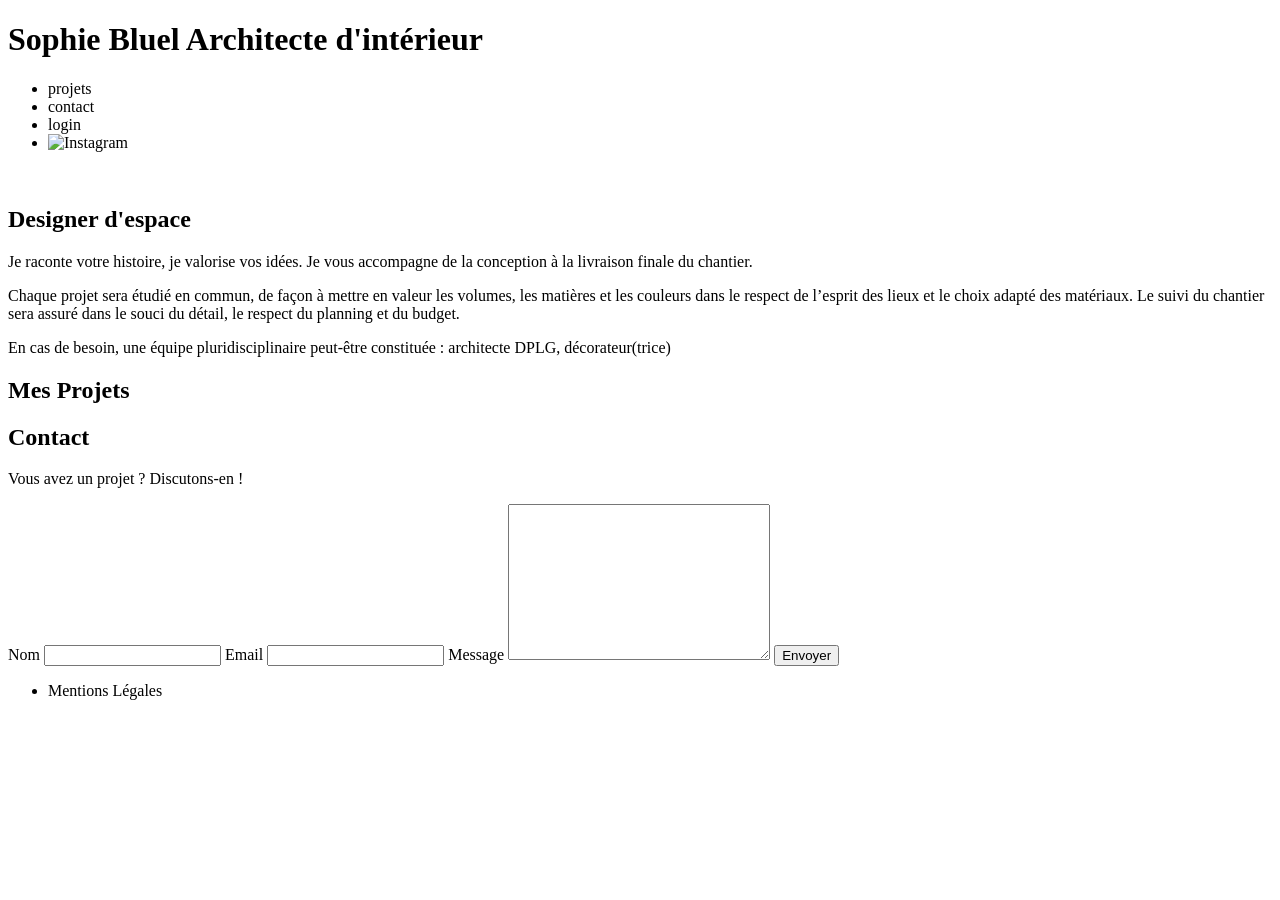
==== FrontEnd/index.html @ fec4351a "Afficher dynamiquement les travaux depuis l'API" ====
<!DOCTYPE html>
<html lang="fr">
<head>
	<meta charset="UTF-8">
	<title>Sophie Bluel - Architecte d'intérieur</title>
	<meta name="viewport" content="width=device-width, initial-scale=1.0">
	<link rel="preconnect" href="https://fonts.googleapis.com">
	<link rel="preconnect" href="https://fonts.gstatic.com" crossorigin>
	<link href="https://fonts.googleapis.com/css2?family=Syne:wght@700;800&family=Work+Sans&display=swap" rel="stylesheet">
	<meta name="description" content="">
	<link rel="stylesheet" href="./assets/style.css">
</head>
<body>
<header>
	<h1>Sophie Bluel <span>Architecte d'intérieur</span></h1>
	<nav>
		<ul>
			<li>projets</li>
			<li>contact</li>
			<li>login</li>
			<li><img src="./assets/icons/instagram.png" alt="Instagram"></li>
		</ul>
	</nav>
</header>
<main>
	<section id="introduction">
		<figure>
			<img src="./assets/images/sophie-bluel.png" alt="">
		</figure>
		<article>
			<h2>Designer d'espace</h2>
			<p>Je raconte votre histoire, je valorise vos idées. Je vous accompagne de la conception à la livraison finale du chantier.</p>
			<p>Chaque projet sera étudié en commun, de façon à mettre en valeur les volumes, les matières et les couleurs dans le respect de l’esprit des lieux et le choix adapté des matériaux. Le suivi du chantier sera assuré dans le souci du détail, le respect du planning et du budget.</p>
			<p>En cas de besoin, une équipe pluridisciplinaire peut-être constituée : architecte DPLG, décorateur(trice)</p>
		</article>
	</section>
	<section id="portfolio">
		<h2>Mes Projets</h2>
		<div class="gallery"></div>
	</section>
	<section id="contact">
		<h2>Contact</h2>
		<p>Vous avez un projet ? Discutons-en !</p>
		<form action="#" method="post">
			<label for="name">Nom</label>
			<input type="text" name="name" id="name">
			<label for="email">Email</label>
			<input type="email" name="email" id="email">
			<label for="message">Message</label>
			<textarea name="message" id="message" cols="30" rows="10"></textarea>
			<input type="submit" value="Envoyer">
		</form>
	</section>
</main>

<footer>
	<nav>
		<ul>
			<li>Mentions Légales</li>
		</ul>
	</nav>
</footer>

<script src="./script.js"></script>
</body>
</html>
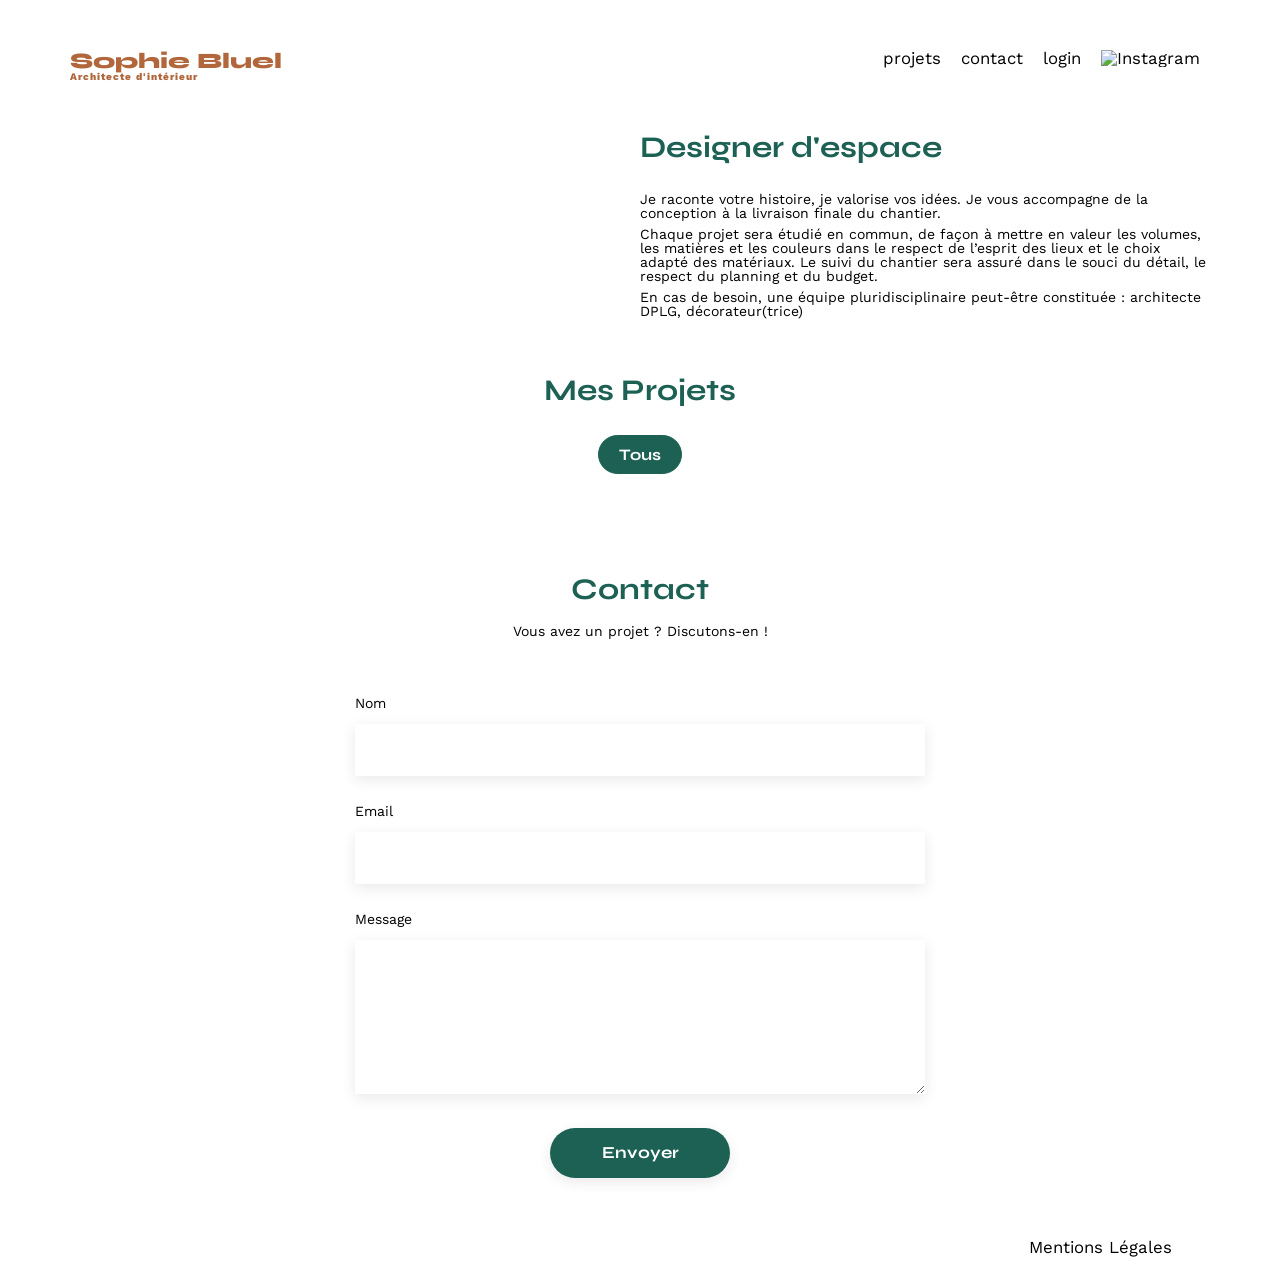
==== commit a86dc82e: "Ajouter les filtres dynamiques des travaux" ====
--- a/FrontEnd/index.html
+++ b/FrontEnd/index.html
@@ -36,6 +36,7 @@
 	</section>
 	<section id="portfolio">
 		<h2>Mes Projets</h2>
+		<div class="filters"></div>
 		<div class="gallery"></div>
 	</section>
 	<section id="contact">
--- a/FrontEnd/assets/style.css
+++ b/FrontEnd/assets/style.css
@@ -0,0 +1,211 @@
+/* http://meyerweb.com/eric/tools/css/reset/
+   v2.0 | 20110126
+   License: none (public domain)
+*/
+
+html, body, div, span, applet, object, iframe,
+h1, h2, h3, h4, h5, h6, p, blockquote, pre,
+a, abbr, acronym, address, big, cite, code,
+del, dfn, em, img, ins, kbd, q, s, samp,
+small, strike, strong, sub, sup, tt, var,
+b, u, i, center,
+dl, dt, dd, ol, ul, li,
+fieldset, form, label, legend,
+table, caption, tbody, tfoot, thead, tr, th, td,
+article, aside, canvas, details, embed,
+figure, figcaption, footer, header, hgroup,
+menu, nav, output, ruby, section, summary,
+time, mark, audio, video {
+	margin: 0;
+	padding: 0;
+	border: 0;
+	font-size: 100%;
+	font: inherit;
+	vertical-align: baseline;
+}
+/* HTML5 display-role reset for older browsers */
+article, aside, details, figcaption, figure,
+footer, header, hgroup, menu, nav, section {
+	display: block;
+}
+body {
+	line-height: 1;
+}
+ol, ul {
+	list-style: none;
+}
+blockquote, q {
+	quotes: none;
+}
+blockquote:before, blockquote:after,
+q:before, q:after {
+	content: '';
+	content: none;
+}
+table {
+	border-collapse: collapse;
+	border-spacing: 0;
+}
+/** end reset css**/
+body {
+	max-width: 1140px;
+	margin:auto;
+	font-family: 'Work Sans' ;
+	font-size: 14px;
+}
+header {
+	display: flex;
+	justify-content: space-between;
+	margin: 50px 0
+}
+section {
+	margin: 50px 0
+}
+
+h1{
+	display: flex;
+	flex-direction: column;
+	font-family: 'Syne';
+	font-size: 22px;
+	font-weight: 800;
+	color: #B1663C
+}
+
+h1 > span {
+	font-family: 'Work Sans';
+	font-size:10px;
+	letter-spacing: 0.1em;
+;
+}
+
+h2{
+	font-family: 'Syne';
+	font-weight: 700;
+	font-size: 30px;
+	color: #1D6154
+}
+nav ul {
+	display: flex;
+	align-items: center;
+	list-style-type: none;
+
+}
+nav li {
+	padding: 0 10px;
+	font-size: 1.2em;
+}
+
+li:hover {
+	color: #B1663C;
+}
+#introduction {
+	display: flex;
+	align-items: center;
+}
+#introduction figure {
+	flex: 1
+}
+#introduction img {
+	display: block;
+	margin: auto;
+	width: 80%;
+}
+
+#introduction article {
+	flex: 1
+}
+#introduction h2 {
+	margin-bottom: 1em;
+}
+
+#introduction p {
+	margin-bottom: 0.5em;
+}
+#portfolio h2 {
+	text-align: center;
+	margin-bottom: 1em;
+}
+.gallery {
+	width: 100%;
+	display: grid;
+	grid-template-columns: 1fr 1fr 1fr;
+	grid-column-gap: 20px;
+	grid-row-gap: 20px;
+}
+
+.gallery img {
+	width: 100%;
+
+}
+#contact {
+	width: 50%;
+margin: auto;
+}
+#contact > * {
+	text-align: center;
+
+}
+#contact h2{
+	margin-bottom: 20px;
+}
+#contact form {
+	text-align: left;
+	margin-top:30px;
+	display: flex;
+	flex-direction: column;
+}
+
+#contact input {
+	height: 50px;
+	font-size: 1.2em;
+	border: none;
+	box-shadow: 0px 4px 14px rgba(0, 0, 0, 0.09);
+}
+#contact label {
+	margin: 2em 0 1em 0;
+}
+#contact textarea {
+	border: none;
+	box-shadow: 0px 4px 14px rgba(0, 0, 0, 0.09);
+}
+
+input[type="submit"]{
+	font-family: 'Syne';
+	font-weight: 700;
+	color: white;
+	background-color: #1D6154;
+	margin : 2em auto ;
+	width: 180px;
+	text-align: center;
+	border-radius: 60px ;
+}
+
+footer nav ul {
+	display: flex;
+	justify-content: flex-end;
+	margin: 2em
+}
+
+.filters {
+	display: flex;
+	justify-content: center;
+	gap: 10px;
+	margin-bottom: 50px;
+}
+
+.filter-button {
+	font-family: "Syne", sans-serif;
+	font-weight: 700;
+	font-size: 16px;
+	color: #1D6154;
+	background-color: #FFFEF8;
+	border: 1px solid #1D6154;
+	border-radius: 60px;
+	padding: 9px 20px;
+	cursor: pointer;
+}
+
+.filter-button.active {
+	color: white;
+	background-color: #1D6154;
+}
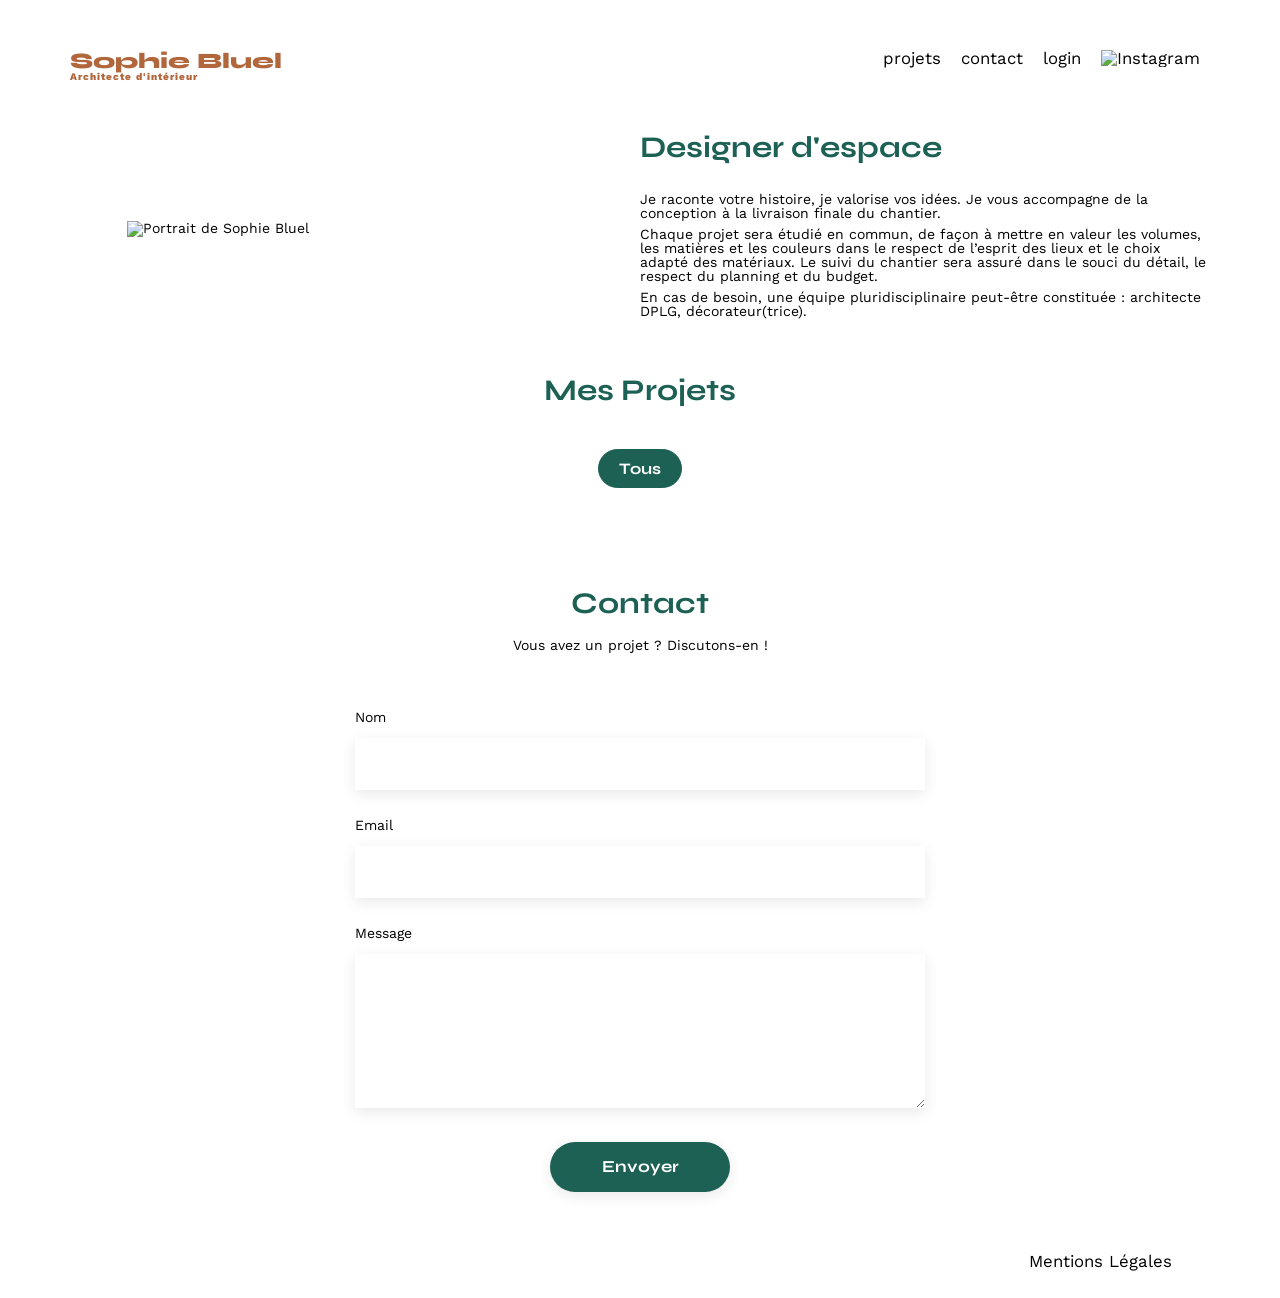
==== commit f63b64a6: "Afficher le mode edition apres connexion" ====
--- a/FrontEnd/index.html
+++ b/FrontEnd/index.html
@@ -10,58 +10,95 @@
 	<meta name="description" content="">
 	<link rel="stylesheet" href="./assets/style.css">
 </head>
+
 <body>
-<header>
-	<h1>Sophie Bluel <span>Architecte d'intérieur</span></h1>
-	<nav>
-		<ul>
-			<li>projets</li>
-			<li>contact</li>
-			<li>login</li>
-			<li><img src="./assets/icons/instagram.png" alt="Instagram"></li>
-		</ul>
-	</nav>
-</header>
-<main>
-	<section id="introduction">
-		<figure>
-			<img src="./assets/images/sophie-bluel.png" alt="">
-		</figure>
-		<article>
-			<h2>Designer d'espace</h2>
-			<p>Je raconte votre histoire, je valorise vos idées. Je vous accompagne de la conception à la livraison finale du chantier.</p>
-			<p>Chaque projet sera étudié en commun, de façon à mettre en valeur les volumes, les matières et les couleurs dans le respect de l’esprit des lieux et le choix adapté des matériaux. Le suivi du chantier sera assuré dans le souci du détail, le respect du planning et du budget.</p>
-			<p>En cas de besoin, une équipe pluridisciplinaire peut-être constituée : architecte DPLG, décorateur(trice)</p>
-		</article>
-	</section>
-	<section id="portfolio">
-		<h2>Mes Projets</h2>
-		<div class="filters"></div>
-		<div class="gallery"></div>
-	</section>
-	<section id="contact">
-		<h2>Contact</h2>
-		<p>Vous avez un projet ? Discutons-en !</p>
-		<form action="#" method="post">
-			<label for="name">Nom</label>
-			<input type="text" name="name" id="name">
-			<label for="email">Email</label>
-			<input type="email" name="email" id="email">
-			<label for="message">Message</label>
-			<textarea name="message" id="message" cols="30" rows="10"></textarea>
-			<input type="submit" value="Envoyer">
-		</form>
-	</section>
-</main>
+	<div class="edit-banner">
+		<span>Mode édition</span>
+	</div>
 
-<footer>
-	<nav>
-		<ul>
-			<li>Mentions Légales</li>
-		</ul>
-	</nav>
-</footer>
+	<header>
+		<h1>
+			Sophie Bluel
+			<span>Architecte d'intérieur</span>
+		</h1>
 
-<script src="./script.js"></script>
+		<nav>
+			<ul>
+				<li><a href="#portfolio">projets</a></li>
+				<li><a href="#contact">contact</a></li>
+				<li><a id="login-link" href="./login.html">login</a></li>
+				<li>
+					<img src="./assets/icons/instagram.png" alt="Instagram">
+				</li>
+			</ul>
+		</nav>
+	</header>
+
+	<main>
+		<section id="introduction">
+			<figure>
+				<img src="./assets/images/sophie-bluel.png" alt="Portrait de Sophie Bluel">
+			</figure>
+
+			<article>
+				<h2>Designer d'espace</h2>
+
+				<p>
+					Je raconte votre histoire, je valorise vos idées. Je vous accompagne
+					de la conception à la livraison finale du chantier.
+				</p>
+
+				<p>
+					Chaque projet sera étudié en commun, de façon à mettre en valeur les
+					volumes, les matières et les couleurs dans le respect de l’esprit des
+					lieux et le choix adapté des matériaux. Le suivi du chantier sera
+					assuré dans le souci du détail, le respect du planning et du budget.
+				</p>
+
+				<p>
+					En cas de besoin, une équipe pluridisciplinaire peut-être constituée :
+					architecte DPLG, décorateur(trice).
+				</p>
+			</article>
+		</section>
+
+		<section id="portfolio">
+			<div class="portfolio-title">
+				<h2>Mes Projets</h2>
+				<button class="edit-button">modifier</button>
+			</div>
+
+			<div class="filters"></div>
+			<div class="gallery"></div>
+		</section>
+
+		<section id="contact">
+			<h2>Contact</h2>
+			<p>Vous avez un projet ? Discutons-en !</p>
+
+			<form action="#" method="post">
+				<label for="name">Nom</label>
+				<input type="text" name="name" id="name">
+
+				<label for="email">Email</label>
+				<input type="email" name="email" id="email">
+
+				<label for="message">Message</label>
+				<textarea name="message" id="message" cols="30" rows="10"></textarea>
+
+				<input type="submit" value="Envoyer">
+			</form>
+		</section>
+	</main>
+
+	<footer>
+		<nav>
+			<ul>
+				<li>Mentions Légales</li>
+			</ul>
+		</nav>
+	</footer>
+
+	<script src="./script.js"></script>
 </body>
-</html>
+</html>
--- a/FrontEnd/assets/style.css
+++ b/FrontEnd/assets/style.css
@@ -98,6 +98,16 @@
 li:hover {
 	color: #B1663C;
 }
+
+.nav-active {
+	font-weight: 700;
+	color: black;
+}
+
+.nav-active:hover {
+	color: black;
+}
+
 #introduction {
 	display: flex;
 	align-items: center;
@@ -139,7 +149,7 @@
 }
 #contact {
 	width: 50%;
-margin: auto;
+	margin: auto;
 }
 #contact > * {
 	text-align: center;
@@ -209,3 +219,91 @@
 	color: white;
 	background-color: #1D6154;
 }
+
+/* Page login */
+
+#login {
+	width: 50%;
+	margin: 150px auto;
+	display: flex;
+	flex-direction: column;
+	align-items: center;
+}
+
+#login h2 {
+	margin-bottom: 30px;
+}
+
+#login form {
+	display: flex;
+	flex-direction: column;
+	width: 379px;
+}
+
+#login label {
+	margin: 2em 0 1em 0;
+}
+
+#login input {
+	height: 50px;
+	font-size: 1.2em;
+	border: none;
+	box-shadow: 0px 4px 14px rgba(0, 0, 0, 0.09);
+}
+
+#login input[type="submit"] {
+	font-family: "Syne", sans-serif;
+	font-weight: 700;
+	color: white;
+	background-color: #1D6154;
+	margin: 2em auto;
+	width: 180px;
+	height: 36px;
+	text-align: center;
+	border-radius: 60px;
+	cursor: pointer;
+}
+
+#login a {
+	color: black;
+	text-decoration: underline;
+}
+
+#login-error {
+	margin-top: 10px;
+	color: #B1663C;
+}
+
+nav a {
+	color: black;
+	text-decoration: none;
+}
+
+.edit-banner {
+	display: none;
+	background-color: black;
+	color: white;
+	text-align: center;
+	padding: 15px;
+}
+
+.portfolio-title {
+	display: flex;
+	justify-content: center;
+	align-items: center;
+	gap: 30px;
+	margin-bottom: 1em;
+}
+
+.portfolio-title h2 {
+	margin-bottom: 0;
+}
+
+.edit-button {
+	display: none;
+	background: none;
+	border: none;
+	cursor: pointer;
+	font-family: "Work Sans", sans-serif;
+	font-size: 14px;
+}
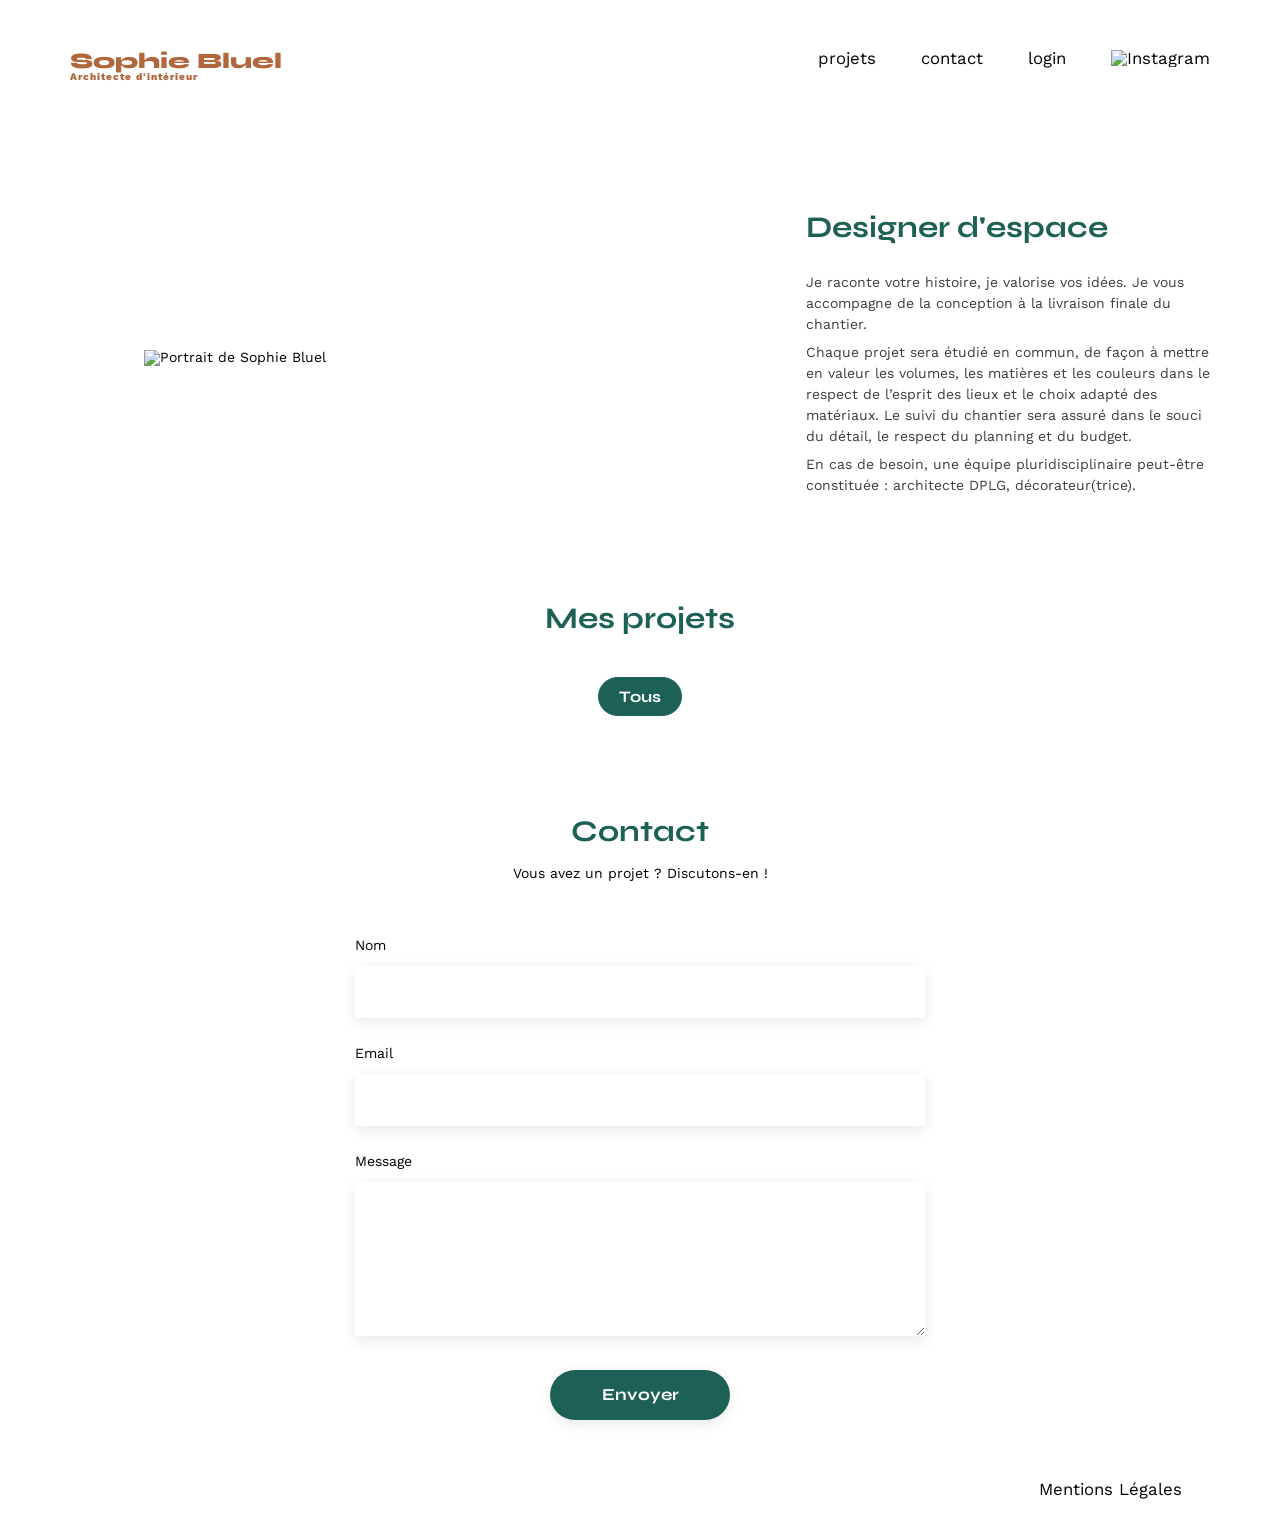
==== commit 315457f9: "Finaliser le projet Sophie Bluel" ====
--- a/FrontEnd/index.html
+++ b/FrontEnd/index.html
@@ -8,11 +8,13 @@
 	<link rel="preconnect" href="https://fonts.gstatic.com" crossorigin>
 	<link href="https://fonts.googleapis.com/css2?family=Syne:wght@700;800&family=Work+Sans&display=swap" rel="stylesheet">
 	<meta name="description" content="">
+	<link rel="stylesheet" href="https://cdnjs.cloudflare.com/ajax/libs/font-awesome/6.5.2/css/all.min.css">
 	<link rel="stylesheet" href="./assets/style.css">
 </head>
 
 <body>
 	<div class="edit-banner">
+		<i class="fa-regular fa-pen-to-square"></i>
 		<span>Mode édition</span>
 	</div>
 
@@ -64,8 +66,11 @@
 
 		<section id="portfolio">
 			<div class="portfolio-title">
-				<h2>Mes Projets</h2>
-				<button class="edit-button">modifier</button>
+				<h2>Mes projets</h2>
+				<button class="edit-button" type="button">
+					<i class="fa-regular fa-pen-to-square"></i>
+					modifier
+				</button>
 			</div>
 
 			<div class="filters"></div>
@@ -99,6 +104,59 @@
 		</nav>
 	</footer>
 
+	<div class="modal">
+		<div class="modal-content">
+			<button class="modal-close" type="button" aria-label="Fermer la modale">×</button>
+
+			<div class="modal-gallery-view">
+				<h2>Galerie photo</h2>
+
+				<div class="modal-gallery"></div>
+
+				<button class="add-photo-button" type="button">
+					Ajouter une photo
+				</button>
+			</div>
+
+			<div class="modal-form-view">
+				<button class="modal-back" type="button" aria-label="Retour à la galerie">
+					<i class="fa-solid fa-arrow-left"></i>
+				</button>
+
+				<h2>Ajout photo</h2>
+
+				<form id="add-work-form">
+					<div class="upload-photo">
+
+						<img id="image-preview" alt="Aperçu de l'image sélectionnée">
+
+						<div class="upload-placeholder">
+							<i class="fa-regular fa-image"></i>
+
+							<label for="work-image" class="upload-button">
+								+ Ajouter photo
+							</label>
+
+							<p>jpg, png : 4mo max</p>
+						</div>
+
+						<input type="file" id="work-image" name="image" accept="image/png, image/jpeg">
+
+					</div>
+
+					<label for="work-title">Titre</label>
+					<input type="text" id="work-title" name="title">
+
+					<label for="work-category">Catégorie</label>
+					<select id="work-category" name="category">
+						<option value="">Sélectionnez une catégorie</option>
+					</select>
+
+					<input type="submit" value="Valider">
+				</form>
+			</div>
+		</div>
+	</div>
 	<script src="./script.js"></script>
 </body>
 </html>
--- a/FrontEnd/assets/style.css
+++ b/FrontEnd/assets/style.css
@@ -1,3 +1,7 @@
+/* ================================================== */
+/* RESET CSS */
+/* ================================================== */
+
 /* http://meyerweb.com/eric/tools/css/reset/
    v2.0 | 20110126
    License: none (public domain)
@@ -23,76 +27,109 @@
 	font: inherit;
 	vertical-align: baseline;
 }
+
 /* HTML5 display-role reset for older browsers */
+
 article, aside, details, figcaption, figure,
 footer, header, hgroup, menu, nav, section {
 	display: block;
 }
+
 body {
 	line-height: 1;
 }
+
 ol, ul {
 	list-style: none;
 }
+
 blockquote, q {
 	quotes: none;
 }
-blockquote:before, blockquote:after,
-q:before, q:after {
-	content: '';
+
+blockquote:before,
+blockquote:after,
+q:before,
+q:after {
+	content: "";
 	content: none;
 }
+
 table {
 	border-collapse: collapse;
 	border-spacing: 0;
 }
-/** end reset css**/
+
+
+/* ================================================== */
+/* STYLE GÉNÉRAL */
+/* ================================================== */
+
 body {
 	max-width: 1140px;
-	margin:auto;
-	font-family: 'Work Sans' ;
+	margin: auto;
+	font-family: "Work Sans";
 	font-size: 14px;
 }
-header {
-	display: flex;
-	justify-content: space-between;
-	margin: 50px 0
-}
+
 section {
-	margin: 50px 0
-}
-
-h1{
+	margin: 50px 0;
+}
+
+h1 {
 	display: flex;
 	flex-direction: column;
-	font-family: 'Syne';
+	font-family: "Syne";
 	font-size: 22px;
 	font-weight: 800;
-	color: #B1663C
+	color: #B1663C;
 }
 
 h1 > span {
-	font-family: 'Work Sans';
-	font-size:10px;
+	font-family: "Work Sans";
+	font-size: 10px;
 	letter-spacing: 0.1em;
-;
-}
-
-h2{
-	font-family: 'Syne';
+}
+
+h2 {
+	font-family: "Syne";
 	font-weight: 700;
 	font-size: 30px;
-	color: #1D6154
-}
+	color: #1D6154;
+}
+
+
+/* ================================================== */
+/* HEADER ET NAVIGATION */
+/* ================================================== */
+
+header {
+	display: flex;
+	justify-content: space-between;
+	margin: 50px 0;
+}
+
 nav ul {
 	display: flex;
 	align-items: center;
 	list-style-type: none;
-
-}
+	gap: 45px;
+}
+
 nav li {
-	padding: 0 10px;
+	padding: 0;
 	font-size: 1.2em;
+}
+
+nav a {
+	color: black;
+	text-decoration: none;
+}
+
+header nav img {
+	width: 22px;
+	height: 22px;
+	object-fit: contain;
 }
 
 li:hover {
@@ -108,13 +145,21 @@
 	color: black;
 }
 
+
+/* ================================================== */
+/* SECTION INTRODUCTION */
+/* ================================================== */
+
 #introduction {
 	display: flex;
 	align-items: center;
-}
+	margin-top: 130px;
+}
+
 #introduction figure {
-	flex: 1
-}
+	flex: 1;
+}
+
 #introduction img {
 	display: block;
 	margin: auto;
@@ -122,85 +167,65 @@
 }
 
 #introduction article {
-	flex: 1
-}
+	flex: 1;
+	max-width: 404px;
+}
+
 #introduction h2 {
 	margin-bottom: 1em;
+	font-family: "Syne", sans-serif;
+	font-size: 30px;
+	font-weight: 700;
+	line-height: 100%;
+	color: #1D6154;
 }
 
 #introduction p {
 	margin-bottom: 0.5em;
-}
+	font-family: "Work Sans", sans-serif;
+	font-size: 14px;
+	font-weight: 400;
+	line-height: 1.5;
+	color: #3D3D3D;
+}
+
+
+/* ================================================== */
+/* PORTFOLIO ET GALERIE */
+/* ================================================== */
+
+#portfolio {
+	margin-top: 100px;
+}
+
 #portfolio h2 {
 	text-align: center;
 	margin-bottom: 1em;
 }
+
 .gallery {
 	width: 100%;
 	display: grid;
 	grid-template-columns: 1fr 1fr 1fr;
 	grid-column-gap: 20px;
 	grid-row-gap: 20px;
+	margin-top: 50px;
 }
 
 .gallery img {
 	width: 100%;
-
-}
-#contact {
-	width: 50%;
-	margin: auto;
-}
-#contact > * {
-	text-align: center;
-
-}
-#contact h2{
-	margin-bottom: 20px;
-}
-#contact form {
-	text-align: left;
-	margin-top:30px;
-	display: flex;
-	flex-direction: column;
-}
-
-#contact input {
-	height: 50px;
-	font-size: 1.2em;
-	border: none;
-	box-shadow: 0px 4px 14px rgba(0, 0, 0, 0.09);
-}
-#contact label {
-	margin: 2em 0 1em 0;
-}
-#contact textarea {
-	border: none;
-	box-shadow: 0px 4px 14px rgba(0, 0, 0, 0.09);
-}
-
-input[type="submit"]{
-	font-family: 'Syne';
-	font-weight: 700;
-	color: white;
-	background-color: #1D6154;
-	margin : 2em auto ;
-	width: 180px;
-	text-align: center;
-	border-radius: 60px ;
-}
-
-footer nav ul {
-	display: flex;
-	justify-content: flex-end;
-	margin: 2em
-}
+}
+
+
+/* ================================================== */
+/* FILTRES */
+/* ================================================== */
 
 .filters {
 	display: flex;
 	justify-content: center;
 	gap: 10px;
-	margin-bottom: 50px;
+	margin-bottom: 0;
 }
 
 .filter-button {
@@ -220,7 +245,78 @@
 	background-color: #1D6154;
 }
 
-/* Page login */
+
+/* ================================================== */
+/* SECTION CONTACT */
+/* ================================================== */
+
+#contact {
+	width: 50%;
+	margin: auto;
+}
+
+#contact > * {
+	text-align: center;
+}
+
+#contact h2 {
+	margin-bottom: 20px;
+}
+
+#contact form {
+	text-align: left;
+	margin-top: 30px;
+	display: flex;
+	flex-direction: column;
+}
+
+#contact input {
+	height: 50px;
+	font-size: 1.2em;
+	border: none;
+	box-shadow: 0px 4px 14px rgba(0, 0, 0, 0.09);
+}
+
+#contact label {
+	margin: 2em 0 1em 0;
+}
+
+#contact textarea {
+	border: none;
+	box-shadow: 0px 4px 14px rgba(0, 0, 0, 0.09);
+}
+
+
+/* ================================================== */
+/* BOUTONS DE FORMULAIRE */
+/* ================================================== */
+
+input[type="submit"] {
+	font-family: "Syne";
+	font-weight: 700;
+	color: white;
+	background-color: #1D6154;
+	margin: 2em auto;
+	width: 180px;
+	text-align: center;
+	border-radius: 60px;
+}
+
+
+/* ================================================== */
+/* FOOTER */
+/* ================================================== */
+
+footer nav ul {
+	display: flex;
+	justify-content: flex-end;
+	margin: 2em;
+}
+
+
+/* ================================================== */
+/* PAGE LOGIN */
+/* ================================================== */
 
 #login {
 	width: 50%;
@@ -274,10 +370,10 @@
 	color: #B1663C;
 }
 
-nav a {
-	color: black;
-	text-decoration: none;
-}
+
+/* ================================================== */
+/* MODE ÉDITION */
+/* ================================================== */
 
 .edit-banner {
 	display: none;
@@ -285,12 +381,24 @@
 	color: white;
 	text-align: center;
 	padding: 15px;
+
+	/* Permet au bandeau de dépasser le max-width du body */
+	width: 100vw;
+	position: relative;
+	left: 50%;
+	transform: translateX(-50%);
+	box-sizing: border-box;
+}
+
+.edit-banner i {
+	margin-right: 8px;
+	font-size: 13px;
 }
 
 .portfolio-title {
 	display: flex;
 	justify-content: center;
-	align-items: center;
+	align-items: baseline;
 	gap: 30px;
 	margin-bottom: 1em;
 }
@@ -306,4 +414,265 @@
 	cursor: pointer;
 	font-family: "Work Sans", sans-serif;
 	font-size: 14px;
+}
+
+.edit-button i {
+	margin-right: 6px;
+	font-size: 13px;
+}
+
+
+/* ================================================== */
+/* MODALE */
+/* ================================================== */
+
+.modal {
+	display: none;
+	position: fixed;
+	top: 0;
+	left: 0;
+	width: 100%;
+	height: 100%;
+	background-color: rgba(0, 0, 0, 0.5);
+	justify-content: center;
+	align-items: center;
+}
+
+.modal-content {
+	position: relative;
+	width: 630px;
+	min-height: 670px;
+	background-color: white;
+	border-radius: 10px;
+	padding: 60px 100px 45px;
+	box-sizing: border-box;
+}
+
+.modal-close {
+	position: absolute;
+	top: 25px;
+	right: 30px;
+	background: none;
+	border: none;
+	font-size: 28px;
+	cursor: pointer;
+}
+
+
+/* ================================================== */
+/* MODALE - GALERIE PHOTO */
+/* ================================================== */
+
+.modal-gallery-view h2 {
+	text-align: center;
+	font-family: "Work Sans", sans-serif;
+	font-size: 26px;
+	font-weight: 400;
+	color: black;
+	margin-bottom: 45px;
+}
+
+.modal-gallery {
+	display: grid;
+	grid-template-columns: repeat(5, 77px);
+	justify-content: center;
+	gap: 12px 8px;
+	margin-bottom: 45px;
+	padding-bottom: 45px;
+	border-bottom: 1px solid #B3B3B3;
+}
+
+.modal-gallery img {
+	width: 77px;
+	height: 103px;
+	object-fit: cover;
+}
+
+.modal-work {
+	position: relative;
+}
+
+.delete-work {
+	position: absolute;
+	top: 5px;
+	right: 5px;
+	width: 17px;
+	height: 17px;
+	border: none;
+	border-radius: 2px;
+	background-color: black;
+	color: white;
+	cursor: pointer;
+	font-size: 9px;
+	display: flex;
+	justify-content: center;
+	align-items: center;
+	padding: 0;
+}
+
+.add-photo-button {
+	display: block;
+	margin: 0 auto;
+	padding: 10px 30px;
+	border: none;
+	border-radius: 60px;
+	background-color: #1D6154;
+	color: white;
+	font-family: "Syne", sans-serif;
+	font-weight: 700;
+	cursor: pointer;
+}
+
+
+/* ================================================== */
+/* MODALE - FORMULAIRE D'AJOUT */
+/* ================================================== */
+
+.modal-form-view {
+	display: none;
+	position: relative;
+	width: 100%;
+}
+
+.modal-form-view h2 {
+	text-align: center;
+	font-family: "Work Sans", sans-serif;
+	font-size: 26px;
+	font-weight: 400;
+	color: black;
+	margin-bottom: 35px;
+}
+
+.modal-back {
+	position: absolute;
+	top: -38px;
+	left: -70px;
+	background: none;
+	border: none;
+	padding: 0;
+	cursor: pointer;
+}
+
+.modal-back i {
+	font-size: 21px;
+	color: black;
+}
+
+#add-work-form {
+	display: flex;
+	flex-direction: column;
+	width: 420px;
+	margin: 0 auto;
+}
+
+
+/* ================================================== */
+/* ZONE D'AJOUT DE PHOTO */
+/* ================================================== */
+
+.upload-photo {
+	position: relative;
+	width: 420px;
+	height: 169px;
+	background-color: #E8F1F6;
+	display: flex;
+	justify-content: center;
+	align-items: center;
+	margin: 0 auto 30px;
+	overflow: hidden;
+	border-radius: 3px;
+}
+
+.upload-placeholder {
+	display: flex;
+	flex-direction: column;
+	align-items: center;
+	gap: 8px;
+}
+
+.upload-placeholder i {
+	font-size: 58px;
+	color: #B9C5CC;
+}
+
+.upload-button {
+	background-color: #CBD6DC;
+	color: #306685;
+	padding: 10px 25px;
+	border-radius: 50px;
+	cursor: pointer;
+	font-weight: 500;
+}
+
+.upload-placeholder p {
+	font-size: 10px;
+	color: #444;
+}
+
+#work-image {
+	display: none;
+}
+
+#image-preview {
+	display: none;
+	width: 100%;
+	height: 100%;
+	object-fit: contain;
+}
+
+
+/* ================================================== */
+/* CHAMPS DU FORMULAIRE D'AJOUT */
+/* ================================================== */
+
+#add-work-form > label {
+	margin-bottom: 10px;
+	font-size: 14px;
+}
+
+#work-title,
+#work-category {
+	width: 100%;
+	height: 50px;
+	border: none;
+	background-color: white;
+	box-shadow: 0px 4px 14px rgba(0, 0, 0, 0.09);
+	margin-bottom: 25px;
+	padding: 0 15px;
+	font-family: "Work Sans", sans-serif;
+	font-size: 14px;
+	box-sizing: border-box;
+}
+
+
+/* ================================================== */
+/* LIGNE DE SÉPARATION */
+/* ================================================== */
+
+#add-work-form::after {
+	content: "";
+	display: block;
+	width: 100%;
+	border-bottom: 1px solid #B3B3B3;
+	margin: 5px 0 20px;
+	order: 1;
+}
+
+
+/* ================================================== */
+/* BOUTON VALIDER */
+/* ================================================== */
+
+#add-work-form input[type="submit"] {
+	order: 2;
+	width: 237px;
+	height: 36px;
+	margin: 0 auto;
+	border: none;
+	border-radius: 60px;
+	background-color: #A7A7A7;
+	color: white;
+	font-family: "Syne", sans-serif;
+	font-weight: 700;
+	cursor: pointer;
 }
